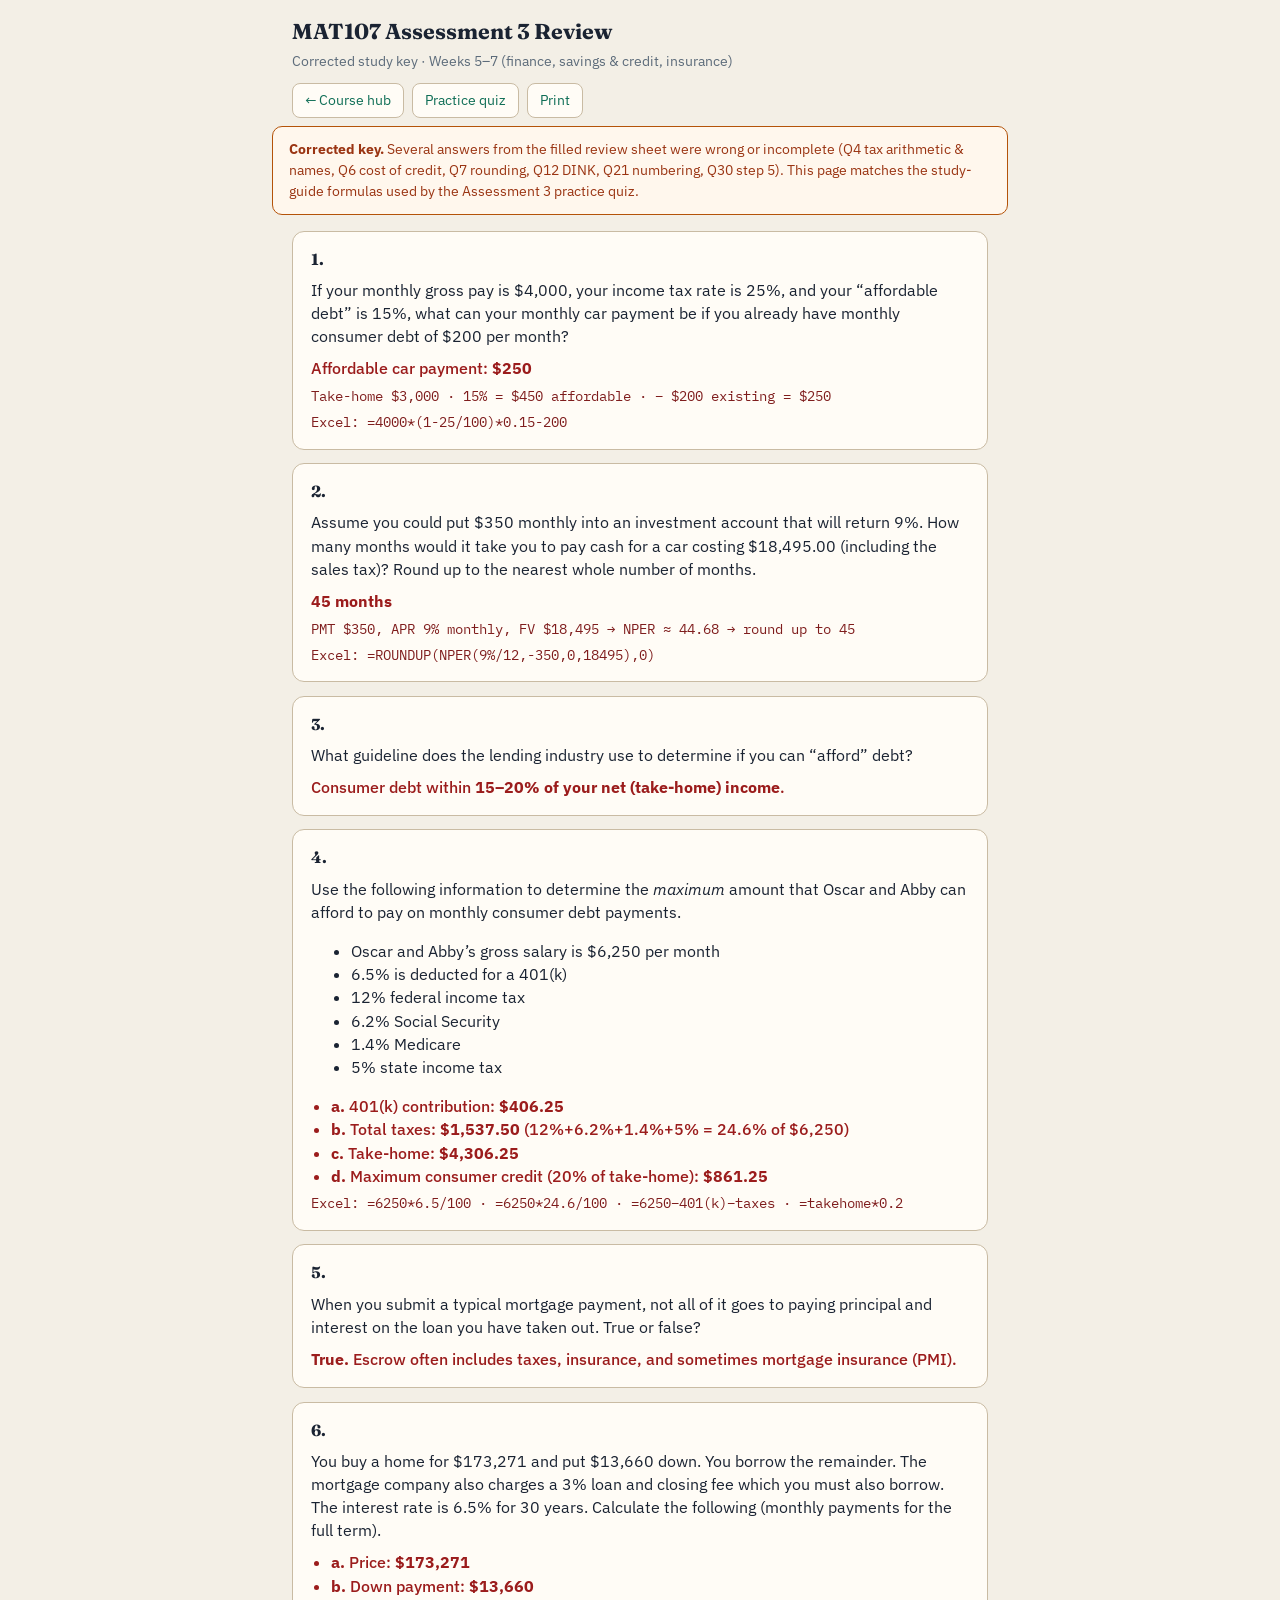
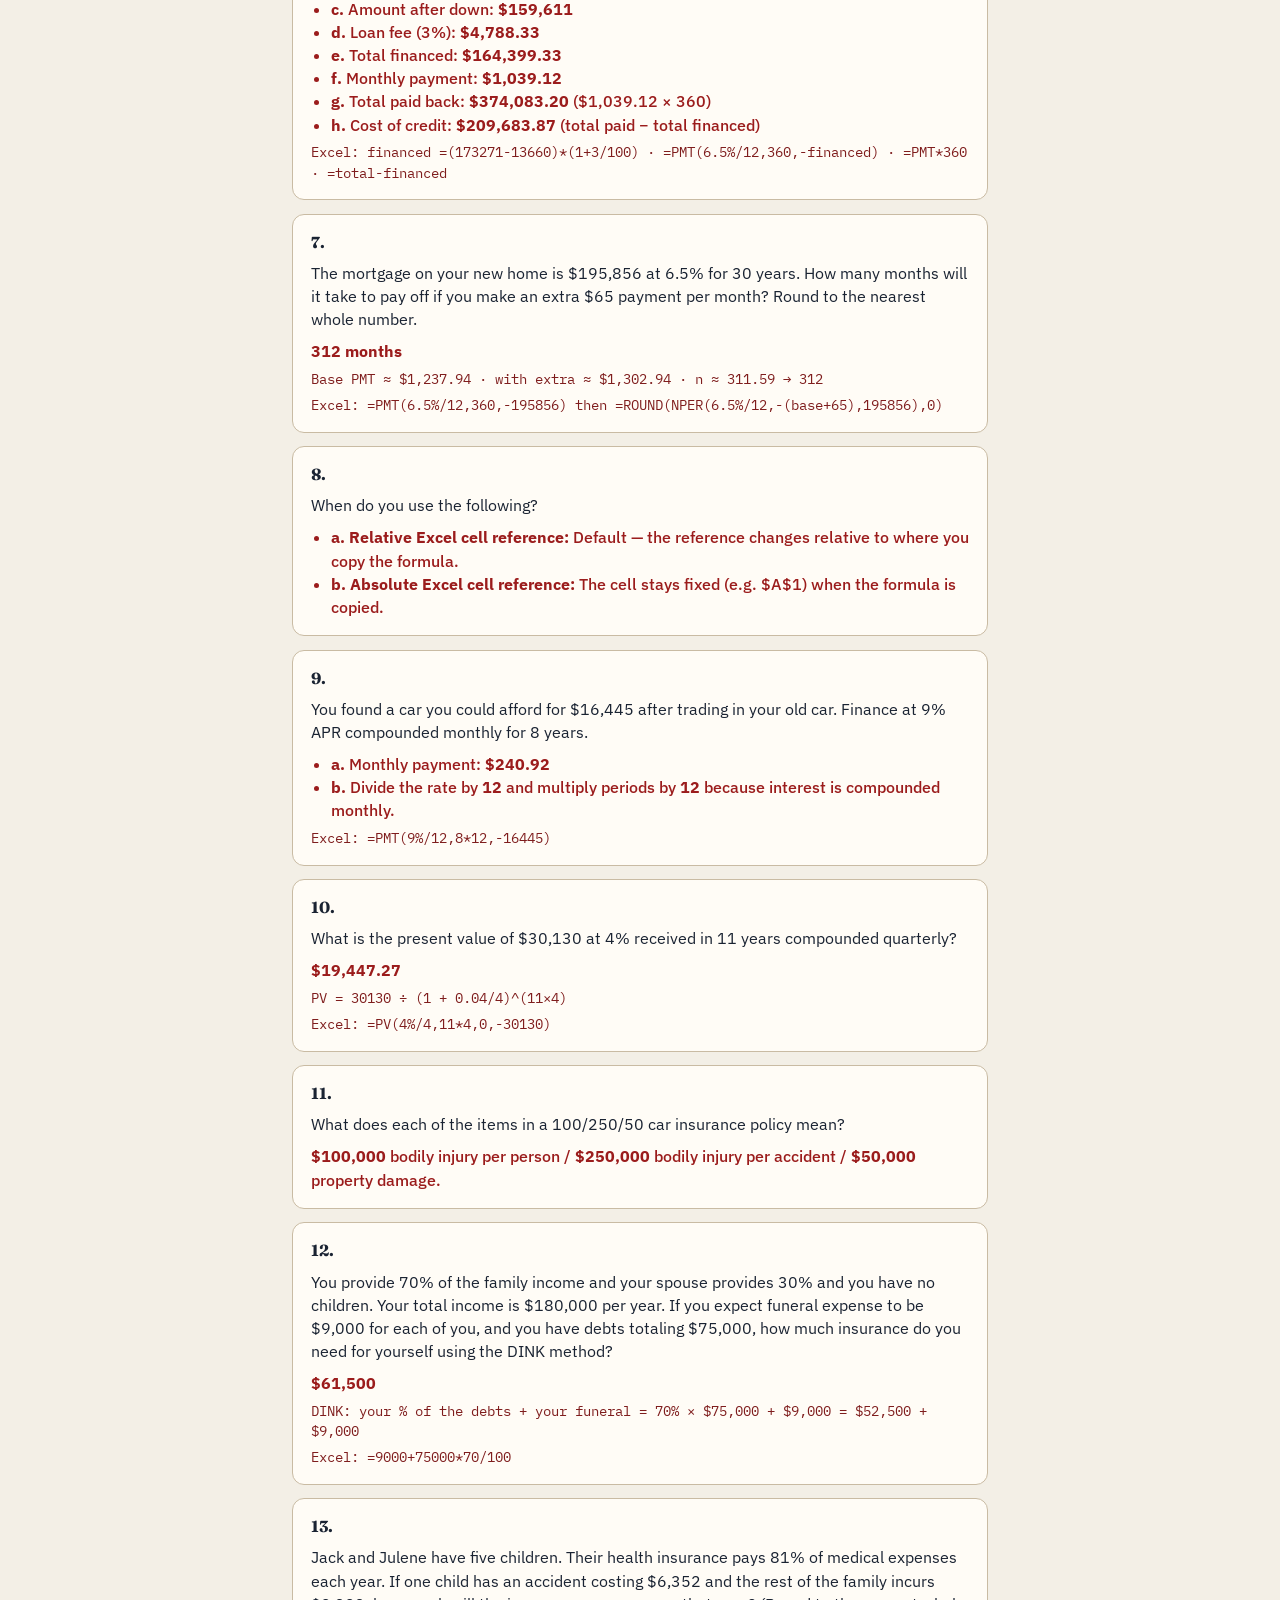
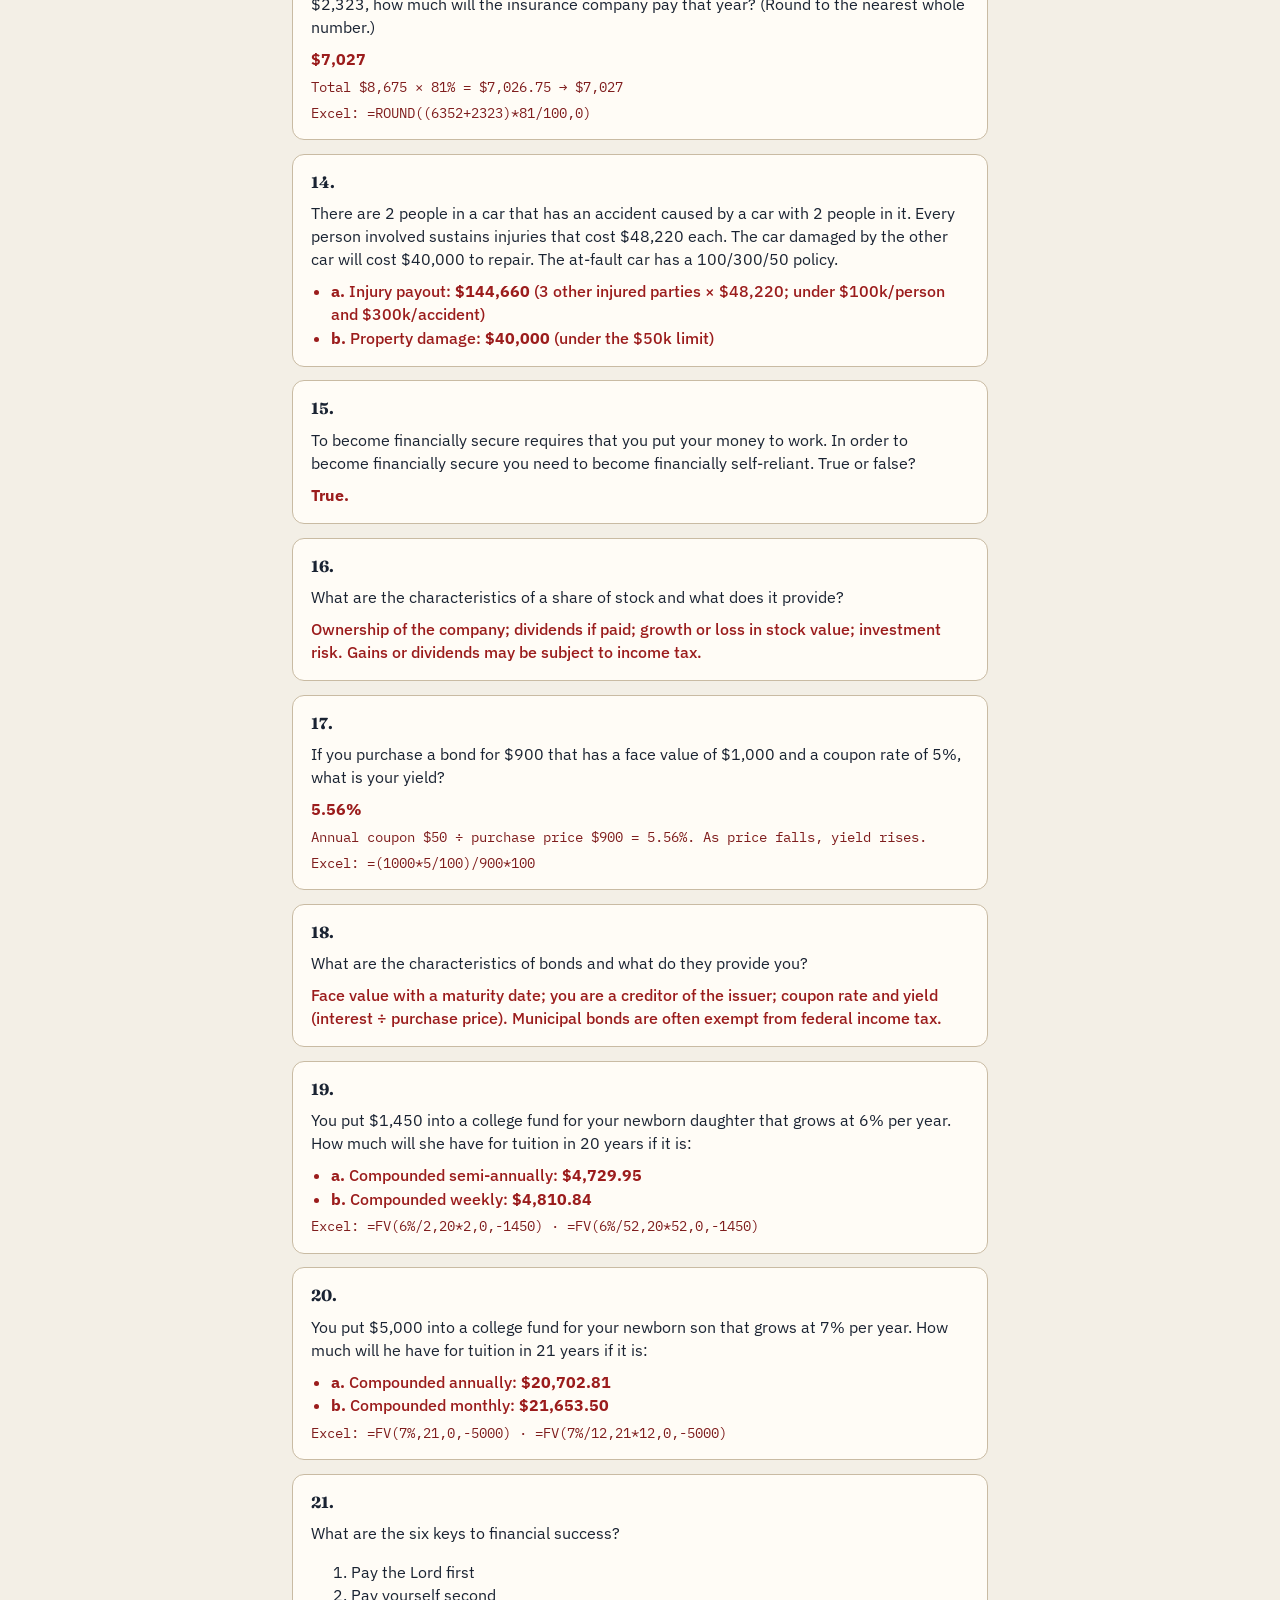
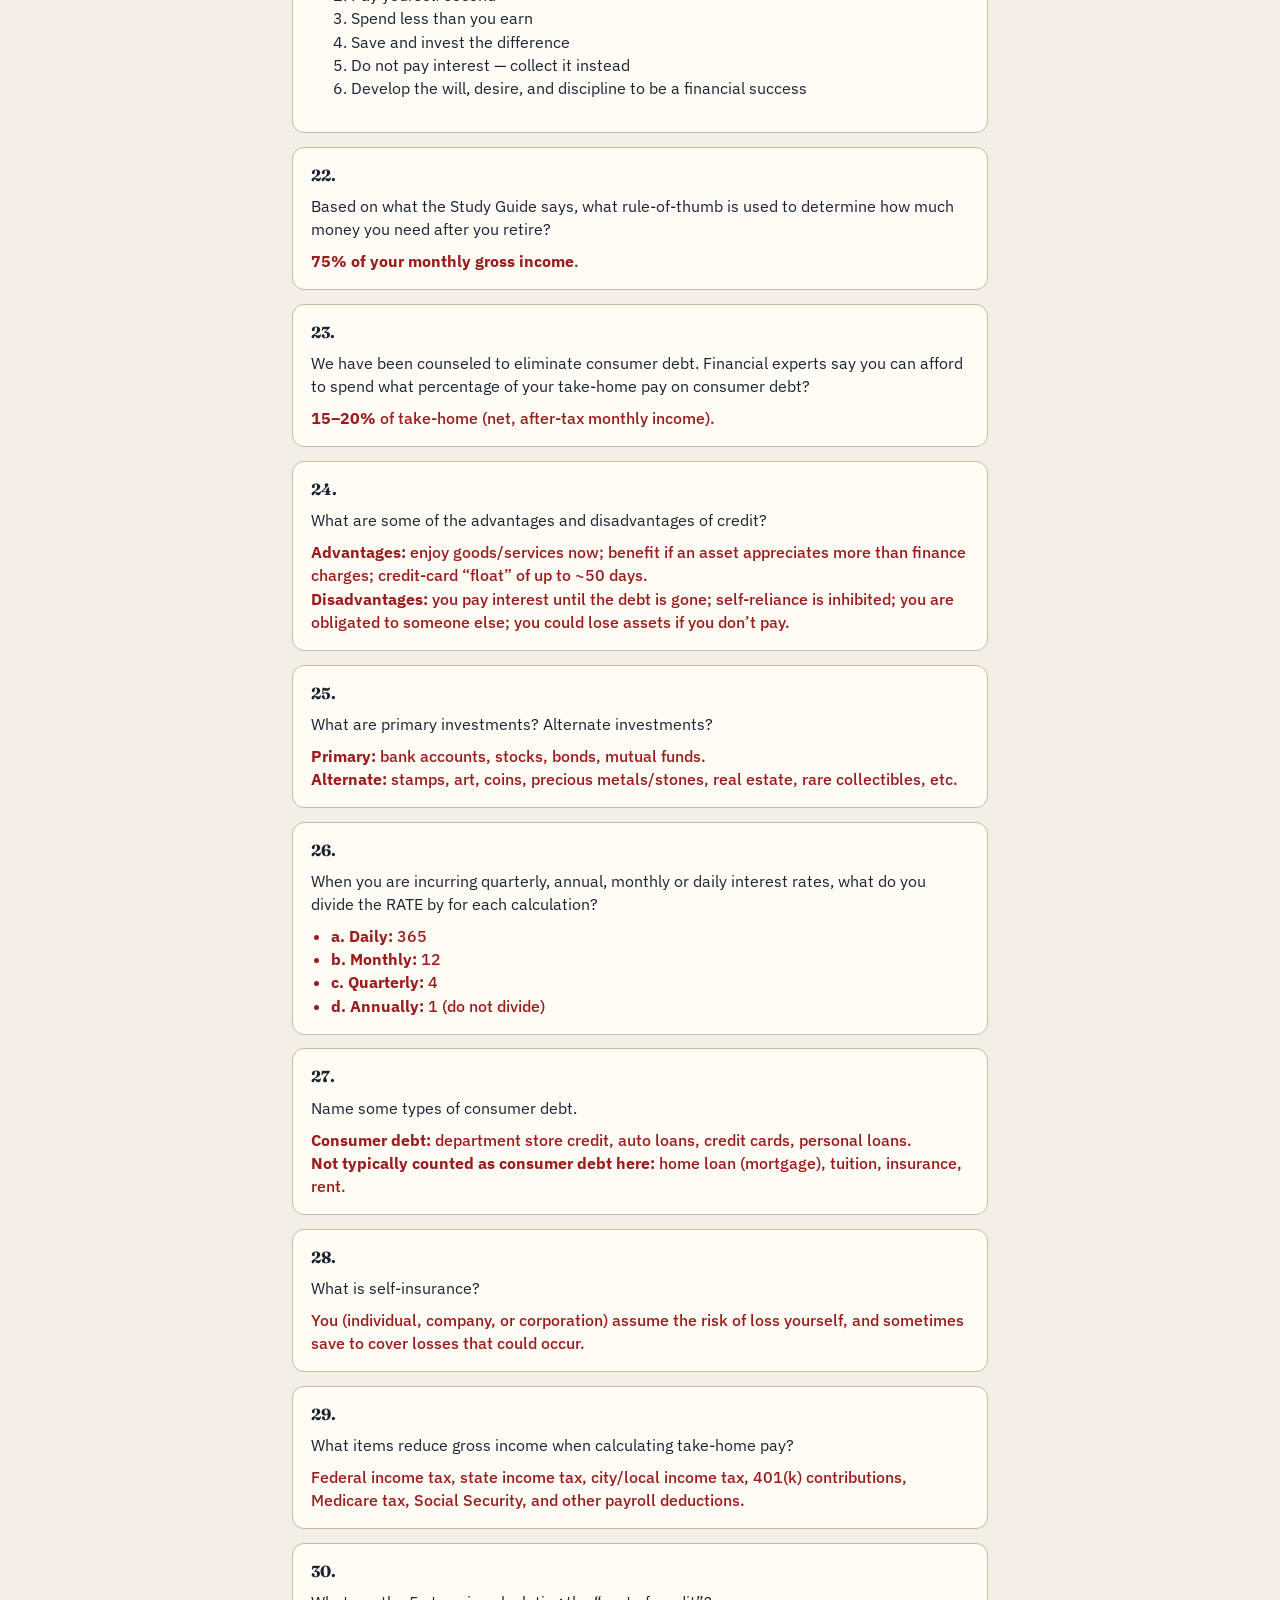
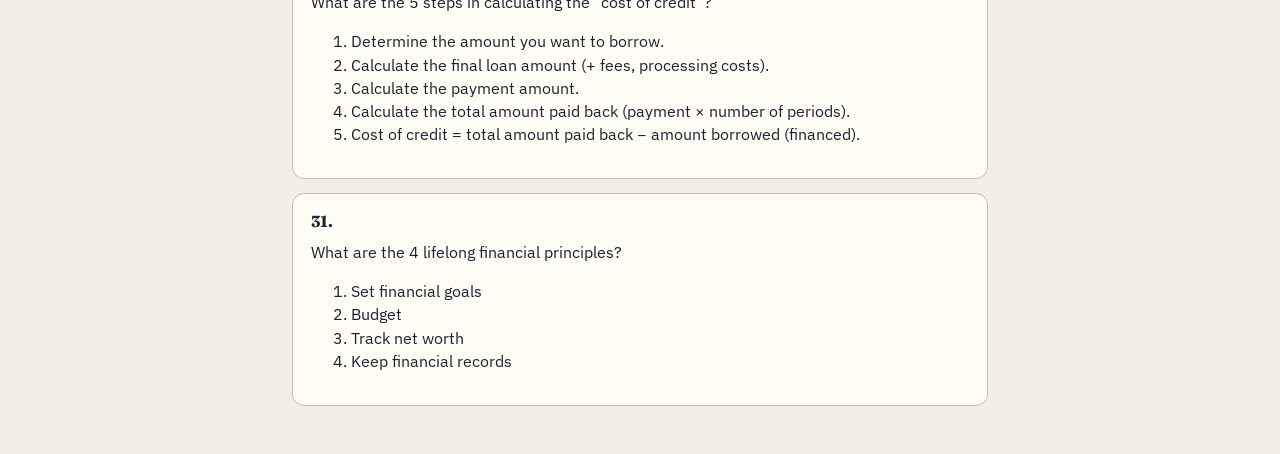
==== assessment3-review.html @ a3841b4b "Improve Assessment 3 review key and sync quiz content with Excel hint steps. Correct study-guide ans" ====
<!DOCTYPE html>
<html lang="en">
<head>
  <meta charset="UTF-8" />
  <meta name="viewport" content="width=device-width, initial-scale=1" />
  <title>MAT 107 · Assessment 3 Review (corrected key)</title>
  <link rel="icon" href="favicon.ico" sizes="any" />
  <link rel="icon" type="image/png" href="assets/favicon-32.png" sizes="32x32" />
  <link rel="apple-touch-icon" href="assets/apple-touch-icon.png" />
  <link rel="preconnect" href="https://fonts.googleapis.com" />
  <link rel="preconnect" href="https://fonts.gstatic.com" crossorigin />
  <link href="https://fonts.googleapis.com/css2?family=Fraunces:opsz,wght@9..144,600;9..144,700&family=IBM+Plex+Sans:wght@400;500;600&family=IBM+Plex+Mono:wght@400;500&display=swap" rel="stylesheet" />
  <style>
    :root {
      --ink: #1a2332;
      --muted: #5c6b7a;
      --line: #c9bba3;
      --accent: #0f6e56;
      --paper: #fffcf6;
      --wash: #f3efe6;
      --ans: #9b1c1c;
    }
    * { box-sizing: border-box; }
    body {
      margin: 0;
      font-family: "IBM Plex Sans", system-ui, sans-serif;
      color: var(--ink);
      background: var(--wash);
      line-height: 1.45;
    }
    .toolbar {
      max-width: 46rem;
      margin: 0 auto;
      padding: 1rem 1.25rem 0.5rem;
      display: flex;
      flex-wrap: wrap;
      gap: 0.65rem;
      align-items: flex-start;
      justify-content: space-between;
    }
    .toolbar h1 {
      margin: 0;
      font-family: "Fraunces", Georgia, serif;
      font-size: 1.35rem;
      font-weight: 700;
    }
    .toolbar p {
      margin: 0.25rem 0 0;
      color: var(--muted);
      font-size: 0.9rem;
    }
    .toolbar-actions {
      display: flex;
      flex-wrap: wrap;
      gap: 0.5rem;
    }
    .toolbar a, .toolbar button {
      font: inherit;
      font-size: 0.9rem;
      padding: 0.4rem 0.75rem;
      border-radius: 8px;
      border: 1px solid var(--line);
      background: var(--paper);
      color: var(--accent);
      text-decoration: none;
      cursor: pointer;
    }
    .note {
      max-width: 46rem;
      margin: 0 auto 1rem;
      padding: 0.75rem 1rem;
      border: 1px solid #b45309;
      border-radius: 10px;
      background: #fff7ed;
      color: #9a3412;
      font-size: 0.9rem;
    }
    main {
      max-width: 46rem;
      margin: 0 auto 3rem;
      padding: 0 1.25rem;
    }
    .q {
      background: var(--paper);
      border: 1px solid var(--line);
      border-radius: 12px;
      padding: 1rem 1.15rem;
      margin: 0 0 0.85rem;
    }
    .q h2 {
      margin: 0 0 0.5rem;
      font-size: 1rem;
      font-family: "Fraunces", Georgia, serif;
      font-weight: 700;
    }
    .prompt { margin: 0 0 0.55rem; }
    .ans {
      color: var(--ans);
      font-weight: 500;
      margin: 0;
    }
    .ans .work {
      display: block;
      margin-top: 0.35rem;
      font-family: "IBM Plex Mono", ui-monospace, monospace;
      font-size: 0.88rem;
      font-weight: 400;
      color: #7f1d1d;
    }
    ul.ans-list {
      color: var(--ans);
      margin: 0.35rem 0 0;
      padding-left: 1.2rem;
      font-weight: 500;
    }
    @media print {
      .toolbar-actions, .note { display: none; }
      body { background: #fff; }
      .q { break-inside: avoid; border-color: #ccc; }
    }
  </style>
</head>
<body>
  <div class="toolbar">
    <div>
      <h1>MAT107 Assessment 3 Review</h1>
      <p>Corrected study key · Weeks 5–7 (finance, savings &amp; credit, insurance)</p>
    </div>
    <div class="toolbar-actions">
      <a href="index.html">← Course hub</a>
      <a href="quiz.html?a=assessment3">Practice quiz</a>
      <button type="button" onclick="window.print()">Print</button>
    </div>
  </div>
  <p class="note"><strong>Corrected key.</strong> Several answers from the filled review sheet were wrong or incomplete (Q4 tax arithmetic &amp; names, Q6 cost of credit, Q7 rounding, Q12 DINK, Q21 numbering, Q30 step 5). This page matches the study-guide formulas used by the Assessment 3 practice quiz.</p>

  <main>
    <article class="q">
      <h2>1.</h2>
      <p class="prompt">If your monthly gross pay is $4,000, your income tax rate is 25%, and your “affordable debt” is 15%, what can your monthly car payment be if you already have monthly consumer debt of $200 per month?</p>
      <p class="ans">Affordable car payment: <strong>$250</strong>
        <span class="work">Take-home $3,000 · 15% = $450 affordable · − $200 existing = $250</span>
        <span class="work">Excel: =4000*(1-25/100)*0.15-200</span>
      </p>
    </article>

    <article class="q">
      <h2>2.</h2>
      <p class="prompt">Assume you could put $350 monthly into an investment account that will return 9%. How many months would it take you to pay cash for a car costing $18,495.00 (including the sales tax)? Round up to the nearest whole number of months.</p>
      <p class="ans"><strong>45 months</strong>
        <span class="work">PMT $350, APR 9% monthly, FV $18,495 → NPER ≈ 44.68 → round up to 45</span>
        <span class="work">Excel: =ROUNDUP(NPER(9%/12,-350,0,18495),0)</span>
      </p>
    </article>

    <article class="q">
      <h2>3.</h2>
      <p class="prompt">What guideline does the lending industry use to determine if you can “afford” debt?</p>
      <p class="ans">Consumer debt within <strong>15–20% of your net (take-home) income</strong>.</p>
    </article>

    <article class="q">
      <h2>4.</h2>
      <p class="prompt">Use the following information to determine the <em>maximum</em> amount that Oscar and Abby can afford to pay on monthly consumer debt payments.</p>
      <ul>
        <li>Oscar and Abby’s gross salary is $6,250 per month</li>
        <li>6.5% is deducted for a 401(k)</li>
        <li>12% federal income tax</li>
        <li>6.2% Social Security</li>
        <li>1.4% Medicare</li>
        <li>5% state income tax</li>
      </ul>
      <ul class="ans-list">
        <li><strong>a.</strong> 401(k) contribution: <strong>$406.25</strong></li>
        <li><strong>b.</strong> Total taxes: <strong>$1,537.50</strong> <span class="work">(12%+6.2%+1.4%+5% = 24.6% of $6,250)</span></li>
        <li><strong>c.</strong> Take-home: <strong>$4,306.25</strong></li>
        <li><strong>d.</strong> Maximum consumer credit (20% of take-home): <strong>$861.25</strong></li>
      </ul>
      <p class="ans"><span class="work">Excel: =6250*6.5/100 · =6250*24.6/100 · =6250−401(k)−taxes · =takehome*0.2</span></p>
    </article>

    <article class="q">
      <h2>5.</h2>
      <p class="prompt">When you submit a typical mortgage payment, not all of it goes to paying principal and interest on the loan you have taken out. True or false?</p>
      <p class="ans"><strong>True.</strong> Escrow often includes taxes, insurance, and sometimes mortgage insurance (PMI).</p>
    </article>

    <article class="q">
      <h2>6.</h2>
      <p class="prompt">You buy a home for $173,271 and put $13,660 down. You borrow the remainder. The mortgage company also charges a 3% loan and closing fee which you must also borrow. The interest rate is 6.5% for 30 years. Calculate the following (monthly payments for the full term).</p>
      <ul class="ans-list">
        <li><strong>a.</strong> Price: <strong>$173,271</strong></li>
        <li><strong>b.</strong> Down payment: <strong>$13,660</strong></li>
        <li><strong>c.</strong> Amount after down: <strong>$159,611</strong></li>
        <li><strong>d.</strong> Loan fee (3%): <strong>$4,788.33</strong></li>
        <li><strong>e.</strong> Total financed: <strong>$164,399.33</strong></li>
        <li><strong>f.</strong> Monthly payment: <strong>$1,039.12</strong></li>
        <li><strong>g.</strong> Total paid back: <strong>$374,083.20</strong> ($1,039.12 × 360)</li>
        <li><strong>h.</strong> Cost of credit: <strong>$209,683.87</strong> (total paid − total financed)</li>
      </ul>
      <p class="ans"><span class="work">Excel: financed =(173271-13660)*(1+3/100) · =PMT(6.5%/12,360,-financed) · =PMT*360 · =total-financed</span></p>
    </article>

    <article class="q">
      <h2>7.</h2>
      <p class="prompt">The mortgage on your new home is $195,856 at 6.5% for 30 years. How many months will it take to pay off if you make an extra $65 payment per month? Round to the nearest whole number.</p>
      <p class="ans"><strong>312 months</strong>
        <span class="work">Base PMT ≈ $1,237.94 · with extra ≈ $1,302.94 · n ≈ 311.59 → 312</span>
        <span class="work">Excel: =PMT(6.5%/12,360,-195856) then =ROUND(NPER(6.5%/12,-(base+65),195856),0)</span>
      </p>
    </article>

    <article class="q">
      <h2>8.</h2>
      <p class="prompt">When do you use the following?</p>
      <ul class="ans-list">
        <li><strong>a. Relative Excel cell reference:</strong> Default — the reference changes relative to where you copy the formula.</li>
        <li><strong>b. Absolute Excel cell reference:</strong> The cell stays fixed (e.g. $A$1) when the formula is copied.</li>
      </ul>
    </article>

    <article class="q">
      <h2>9.</h2>
      <p class="prompt">You found a car you could afford for $16,445 after trading in your old car. Finance at 9% APR compounded monthly for 8 years.</p>
      <ul class="ans-list">
        <li><strong>a.</strong> Monthly payment: <strong>$240.92</strong></li>
        <li><strong>b.</strong> Divide the rate by <strong>12</strong> and multiply periods by <strong>12</strong> because interest is compounded monthly.</li>
      </ul>
      <p class="ans"><span class="work">Excel: =PMT(9%/12,8*12,-16445)</span></p>
    </article>

    <article class="q">
      <h2>10.</h2>
      <p class="prompt">What is the present value of $30,130 at 4% received in 11 years compounded quarterly?</p>
      <p class="ans"><strong>$19,447.27</strong>
        <span class="work">PV = 30130 ÷ (1 + 0.04/4)^(11×4)</span>
        <span class="work">Excel: =PV(4%/4,11*4,0,-30130)</span>
      </p>
    </article>

    <article class="q">
      <h2>11.</h2>
      <p class="prompt">What does each of the items in a 100/250/50 car insurance policy mean?</p>
      <p class="ans"><strong>$100,000</strong> bodily injury per person / <strong>$250,000</strong> bodily injury per accident / <strong>$50,000</strong> property damage.</p>
    </article>

    <article class="q">
      <h2>12.</h2>
      <p class="prompt">You provide 70% of the family income and your spouse provides 30% and you have no children. Your total income is $180,000 per year. If you expect funeral expense to be $9,000 for each of you, and you have debts totaling $75,000, how much insurance do you need for yourself using the DINK method?</p>
      <p class="ans"><strong>$61,500</strong>
        <span class="work">DINK: your % of the debts + your funeral = 70% × $75,000 + $9,000 = $52,500 + $9,000</span>
        <span class="work">Excel: =9000+75000*70/100</span>
      </p>
    </article>

    <article class="q">
      <h2>13.</h2>
      <p class="prompt">Jack and Julene have five children. Their health insurance pays 81% of medical expenses each year. If one child has an accident costing $6,352 and the rest of the family incurs $2,323, how much will the insurance company pay that year? (Round to the nearest whole number.)</p>
      <p class="ans"><strong>$7,027</strong>
        <span class="work">Total $8,675 × 81% = $7,026.75 → $7,027</span>
        <span class="work">Excel: =ROUND((6352+2323)*81/100,0)</span>
      </p>
    </article>

    <article class="q">
      <h2>14.</h2>
      <p class="prompt">There are 2 people in a car that has an accident caused by a car with 2 people in it. Every person involved sustains injuries that cost $48,220 each. The car damaged by the other car will cost $40,000 to repair. The at-fault car has a 100/300/50 policy.</p>
      <ul class="ans-list">
        <li><strong>a.</strong> Injury payout: <strong>$144,660</strong> (3 other injured parties × $48,220; under $100k/person and $300k/accident)</li>
        <li><strong>b.</strong> Property damage: <strong>$40,000</strong> (under the $50k limit)</li>
      </ul>
    </article>

    <article class="q">
      <h2>15.</h2>
      <p class="prompt">To become financially secure requires that you put your money to work. In order to become financially secure you need to become financially self-reliant. True or false?</p>
      <p class="ans"><strong>True.</strong></p>
    </article>

    <article class="q">
      <h2>16.</h2>
      <p class="prompt">What are the characteristics of a share of stock and what does it provide?</p>
      <p class="ans">Ownership of the company; dividends if paid; growth or loss in stock value; investment risk. Gains or dividends may be subject to income tax.</p>
    </article>

    <article class="q">
      <h2>17.</h2>
      <p class="prompt">If you purchase a bond for $900 that has a face value of $1,000 and a coupon rate of 5%, what is your yield?</p>
      <p class="ans"><strong>5.56%</strong>
        <span class="work">Annual coupon $50 ÷ purchase price $900 = 5.56%. As price falls, yield rises.</span>
        <span class="work">Excel: =(1000*5/100)/900*100</span>
      </p>
    </article>

    <article class="q">
      <h2>18.</h2>
      <p class="prompt">What are the characteristics of bonds and what do they provide you?</p>
      <p class="ans">Face value with a maturity date; you are a creditor of the issuer; coupon rate and yield (interest ÷ purchase price). Municipal bonds are often exempt from federal income tax.</p>
    </article>

    <article class="q">
      <h2>19.</h2>
      <p class="prompt">You put $1,450 into a college fund for your newborn daughter that grows at 6% per year. How much will she have for tuition in 20 years if it is:</p>
      <ul class="ans-list">
        <li><strong>a.</strong> Compounded semi-annually: <strong>$4,729.95</strong></li>
        <li><strong>b.</strong> Compounded weekly: <strong>$4,810.84</strong></li>
      </ul>
      <p class="ans"><span class="work">Excel: =FV(6%/2,20*2,0,-1450) · =FV(6%/52,20*52,0,-1450)</span></p>
    </article>

    <article class="q">
      <h2>20.</h2>
      <p class="prompt">You put $5,000 into a college fund for your newborn son that grows at 7% per year. How much will he have for tuition in 21 years if it is:</p>
      <ul class="ans-list">
        <li><strong>a.</strong> Compounded annually: <strong>$20,702.81</strong></li>
        <li><strong>b.</strong> Compounded monthly: <strong>$21,653.50</strong></li>
      </ul>
      <p class="ans"><span class="work">Excel: =FV(7%,21,0,-5000) · =FV(7%/12,21*12,0,-5000)</span></p>
    </article>

    <article class="q">
      <h2>21.</h2>
      <p class="prompt">What are the six keys to financial success?</p>
      <ol class="ans-list" style="list-style: decimal;">
        <li>Pay the Lord first</li>
        <li>Pay yourself second</li>
        <li>Spend less than you earn</li>
        <li>Save and invest the difference</li>
        <li>Do not pay interest — collect it instead</li>
        <li>Develop the will, desire, and discipline to be a financial success</li>
      </ol>
    </article>

    <article class="q">
      <h2>22.</h2>
      <p class="prompt">Based on what the Study Guide says, what rule-of-thumb is used to determine how much money you need after you retire?</p>
      <p class="ans"><strong>75% of your monthly gross income</strong>.</p>
    </article>

    <article class="q">
      <h2>23.</h2>
      <p class="prompt">We have been counseled to eliminate consumer debt. Financial experts say you can afford to spend what percentage of your take-home pay on consumer debt?</p>
      <p class="ans"><strong>15–20%</strong> of take-home (net, after-tax monthly income).</p>
    </article>

    <article class="q">
      <h2>24.</h2>
      <p class="prompt">What are some of the advantages and disadvantages of credit?</p>
      <p class="ans"><strong>Advantages:</strong> enjoy goods/services now; benefit if an asset appreciates more than finance charges; credit-card “float” of up to ~50 days.<br />
      <strong>Disadvantages:</strong> you pay interest until the debt is gone; self-reliance is inhibited; you are obligated to someone else; you could lose assets if you don’t pay.</p>
    </article>

    <article class="q">
      <h2>25.</h2>
      <p class="prompt">What are primary investments? Alternate investments?</p>
      <p class="ans"><strong>Primary:</strong> bank accounts, stocks, bonds, mutual funds.<br />
      <strong>Alternate:</strong> stamps, art, coins, precious metals/stones, real estate, rare collectibles, etc.</p>
    </article>

    <article class="q">
      <h2>26.</h2>
      <p class="prompt">When you are incurring quarterly, annual, monthly or daily interest rates, what do you divide the RATE by for each calculation?</p>
      <ul class="ans-list">
        <li><strong>a. Daily:</strong> 365</li>
        <li><strong>b. Monthly:</strong> 12</li>
        <li><strong>c. Quarterly:</strong> 4</li>
        <li><strong>d. Annually:</strong> 1 (do not divide)</li>
      </ul>
    </article>

    <article class="q">
      <h2>27.</h2>
      <p class="prompt">Name some types of consumer debt.</p>
      <p class="ans"><strong>Consumer debt:</strong> department store credit, auto loans, credit cards, personal loans.<br />
      <strong>Not typically counted as consumer debt here:</strong> home loan (mortgage), tuition, insurance, rent.</p>
    </article>

    <article class="q">
      <h2>28.</h2>
      <p class="prompt">What is self-insurance?</p>
      <p class="ans">You (individual, company, or corporation) assume the risk of loss yourself, and sometimes save to cover losses that could occur.</p>
    </article>

    <article class="q">
      <h2>29.</h2>
      <p class="prompt">What items reduce gross income when calculating take-home pay?</p>
      <p class="ans">Federal income tax, state income tax, city/local income tax, 401(k) contributions, Medicare tax, Social Security, and other payroll deductions.</p>
    </article>

    <article class="q">
      <h2>30.</h2>
      <p class="prompt">What are the 5 steps in calculating the “cost of credit”?</p>
      <ol class="ans-list" style="list-style: decimal;">
        <li>Determine the amount you want to borrow.</li>
        <li>Calculate the final loan amount (+ fees, processing costs).</li>
        <li>Calculate the payment amount.</li>
        <li>Calculate the total amount paid back (payment × number of periods).</li>
        <li>Cost of credit = total amount paid back − amount borrowed (financed).</li>
      </ol>
    </article>

    <article class="q">
      <h2>31.</h2>
      <p class="prompt">What are the 4 lifelong financial principles?</p>
      <ol class="ans-list" style="list-style: decimal;">
        <li>Set financial goals</li>
        <li>Budget</li>
        <li>Track net worth</li>
        <li>Keep financial records</li>
      </ol>
    </article>
  </main>
</body>
</html>
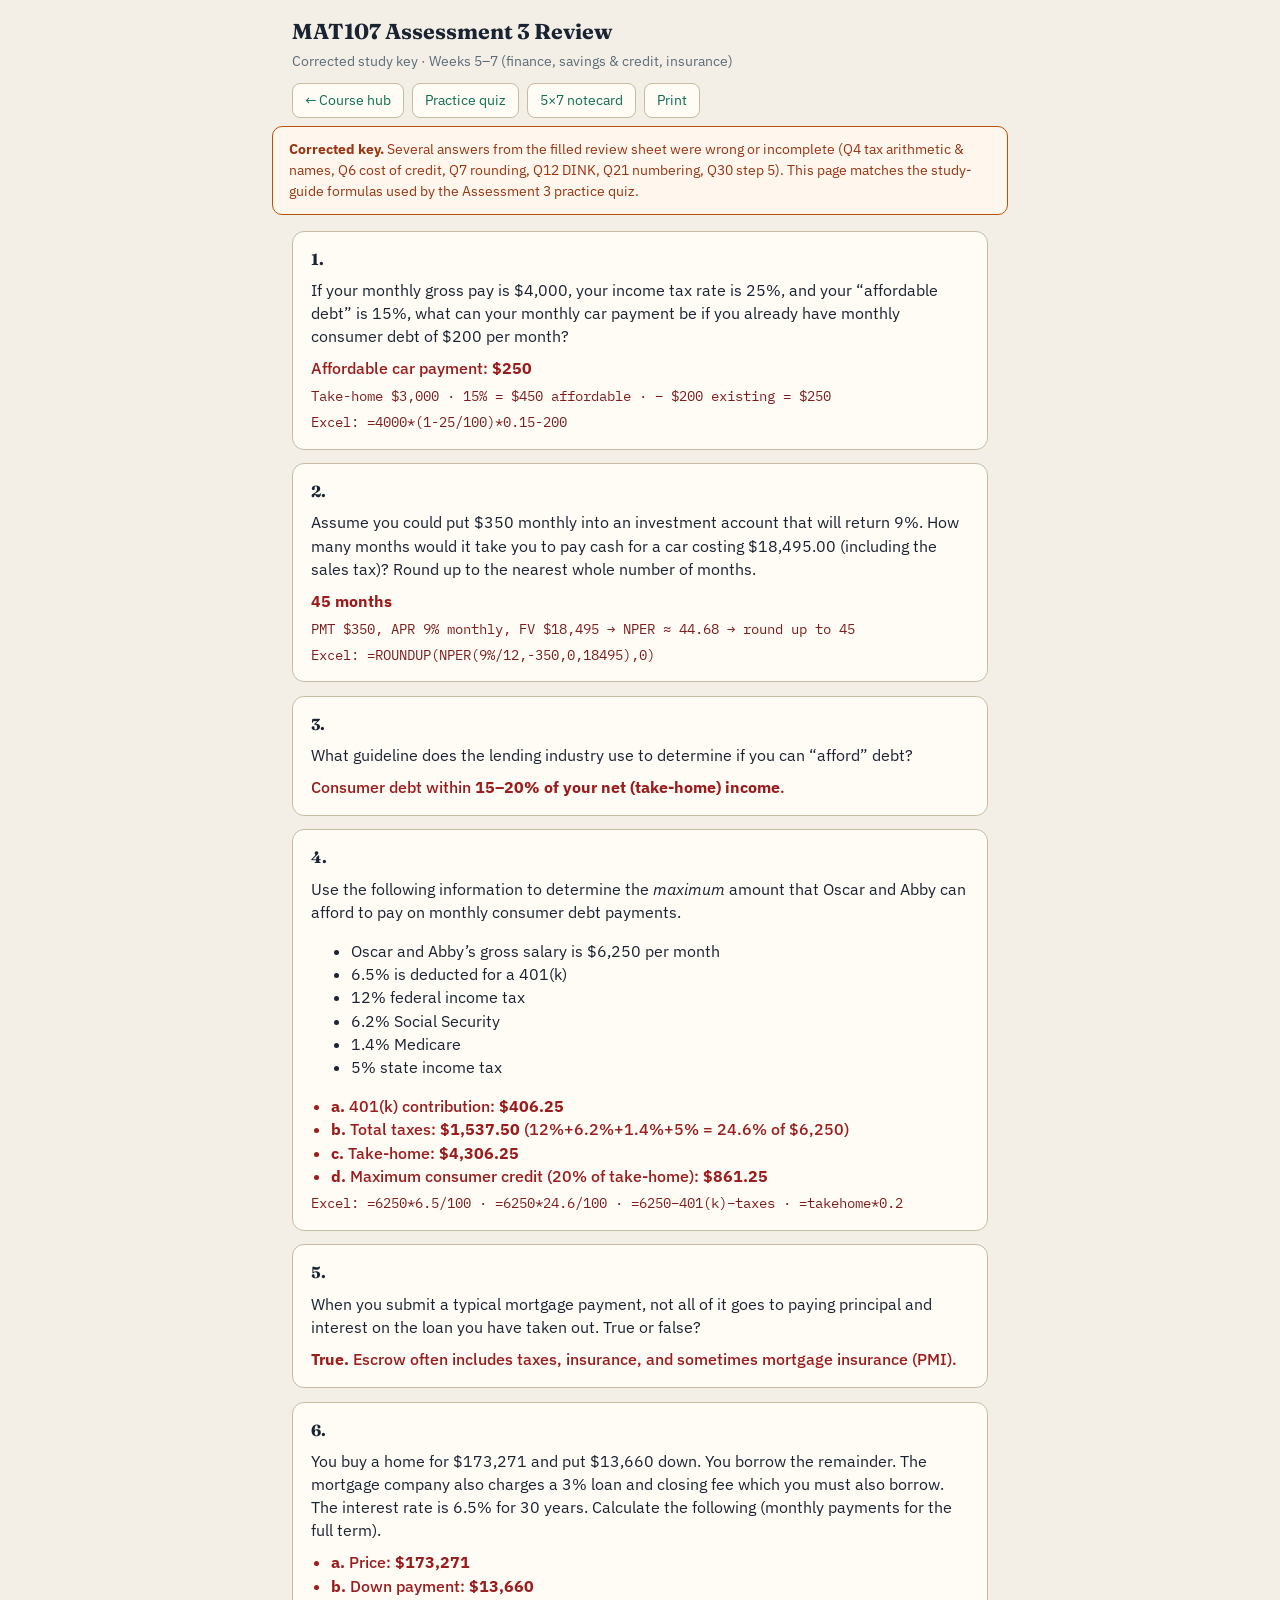
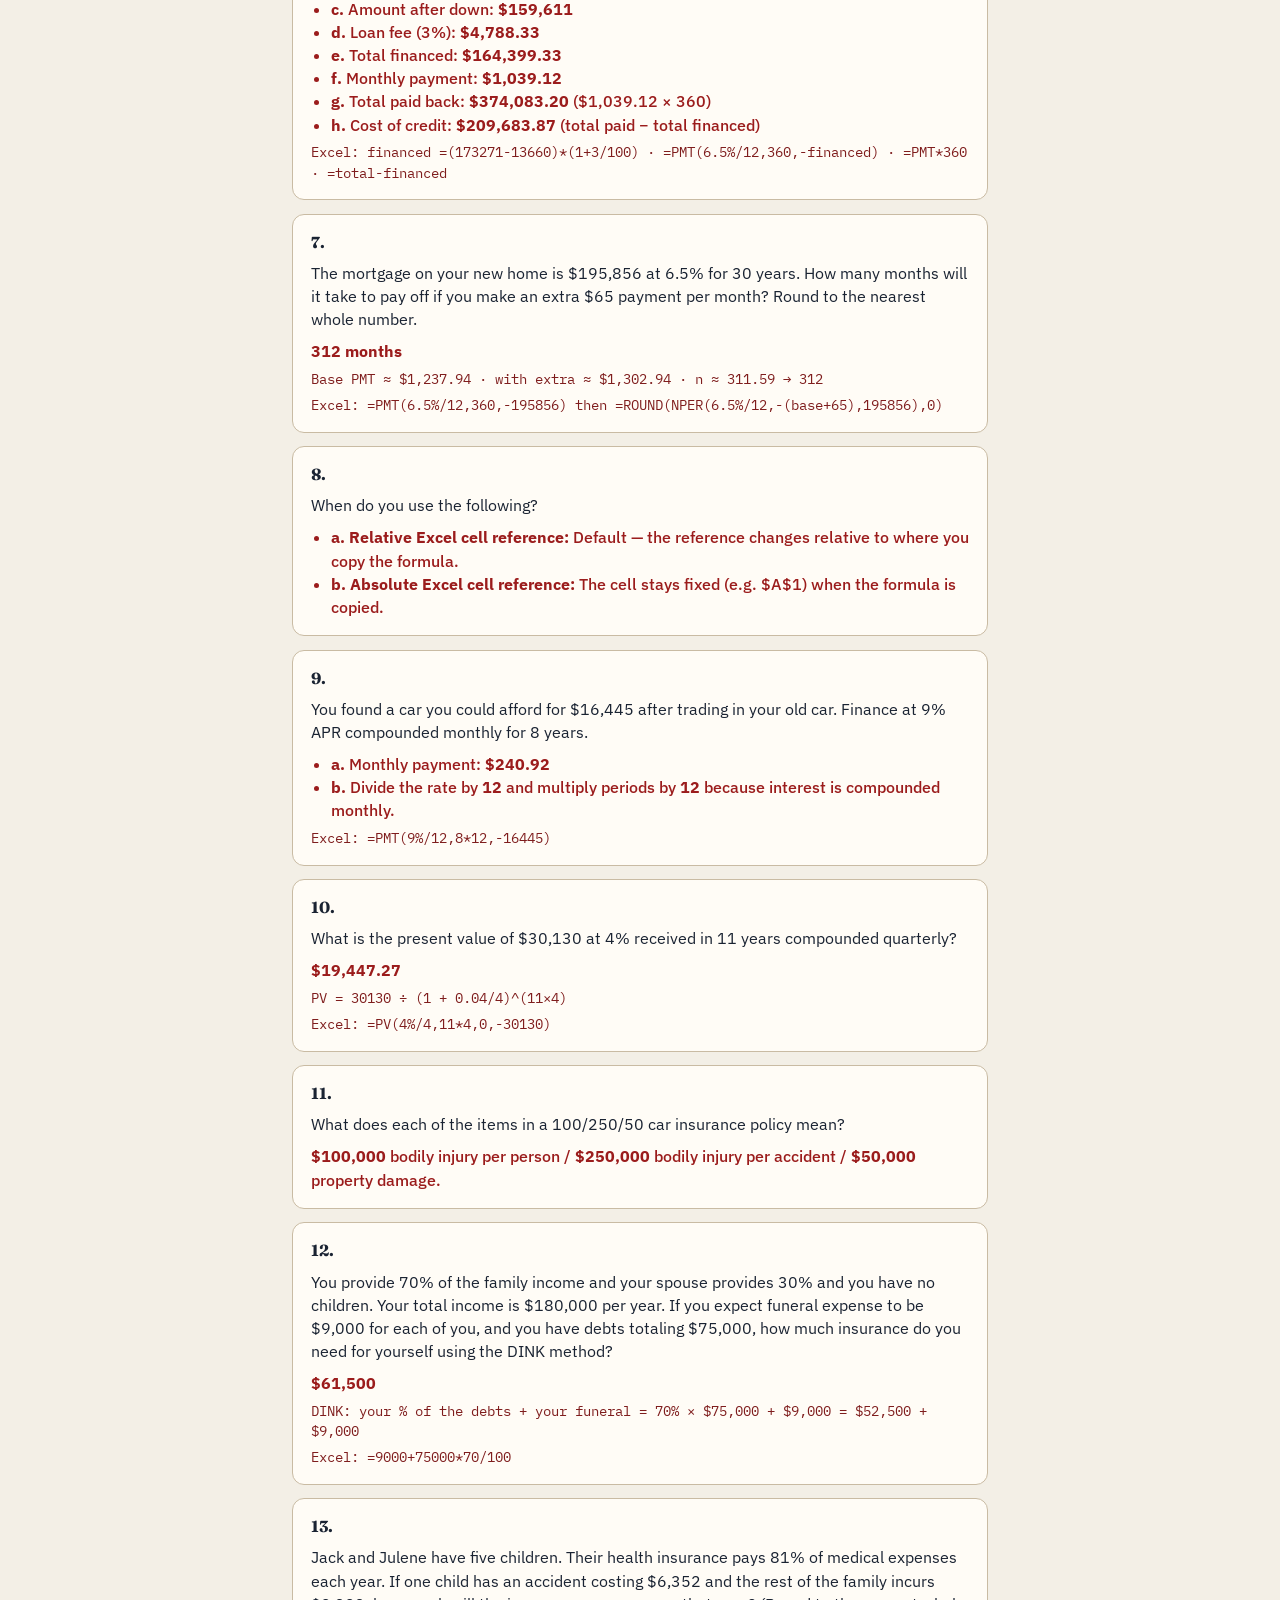
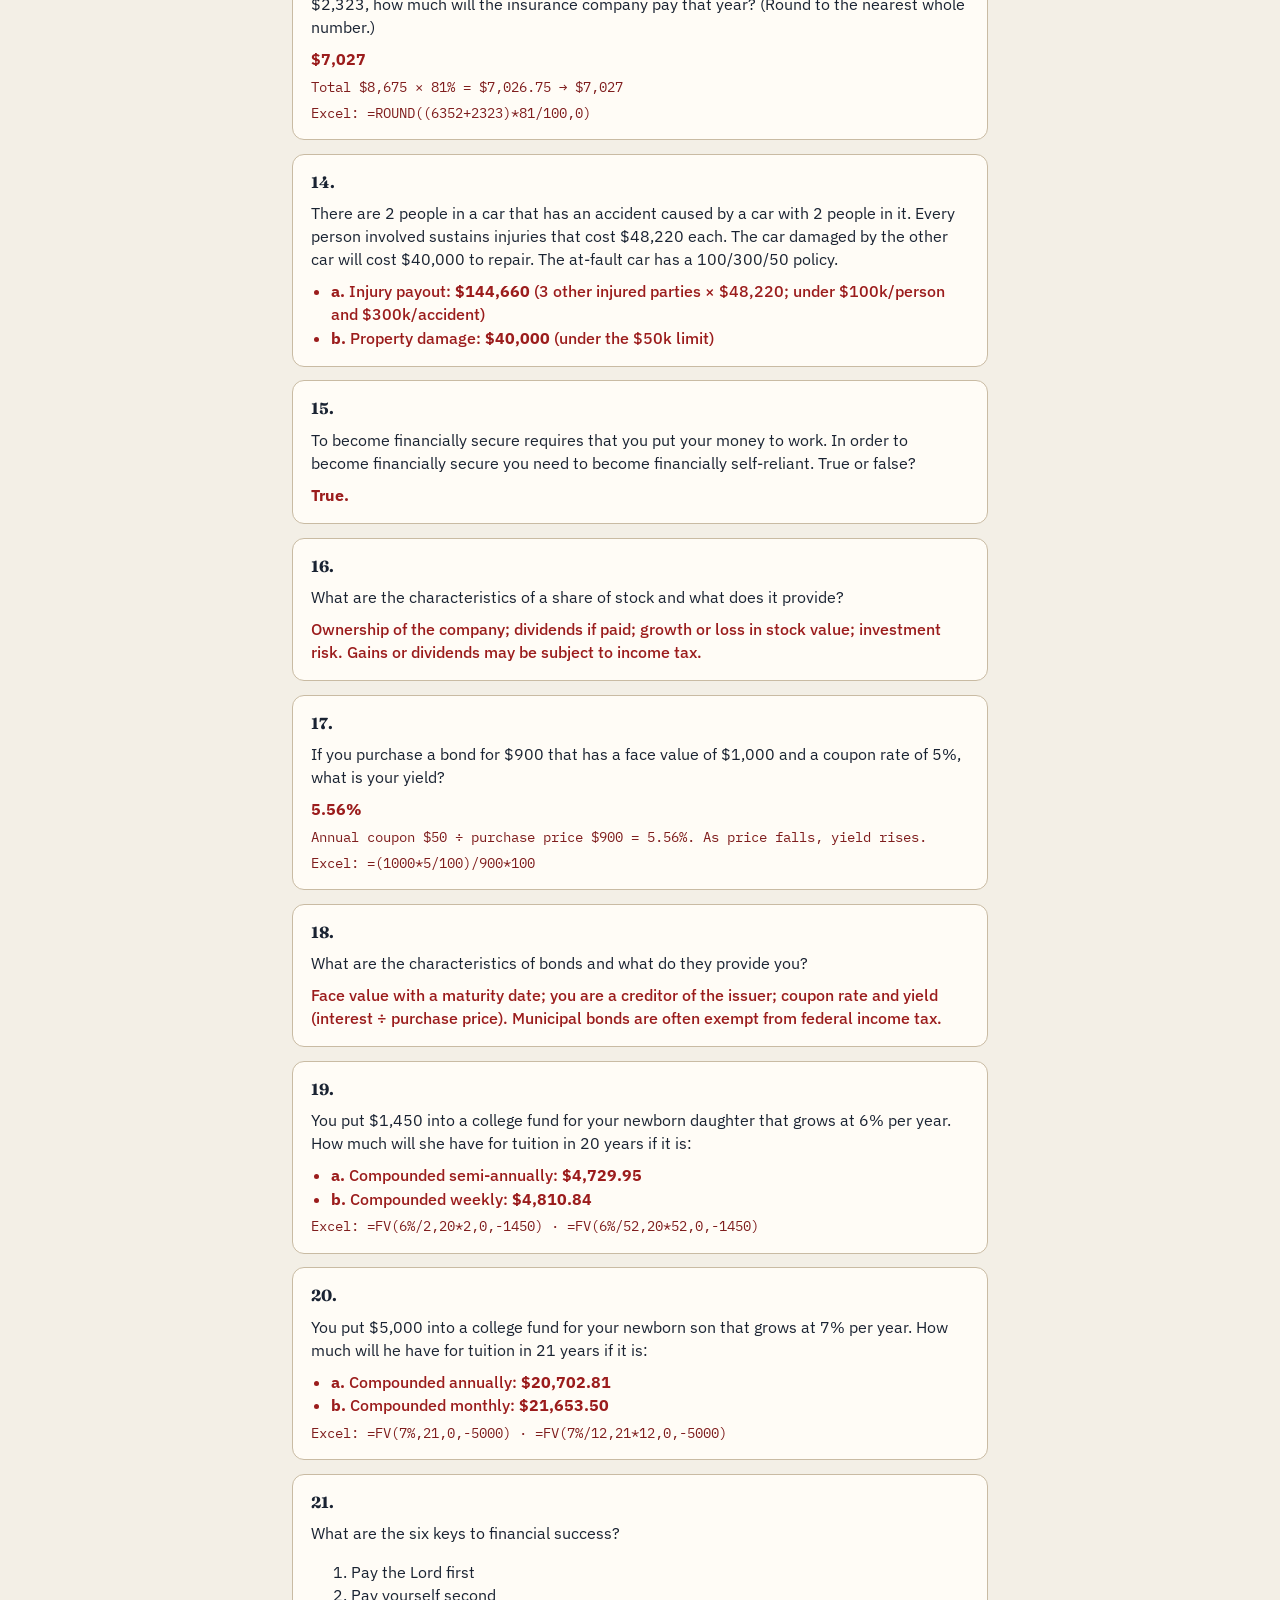
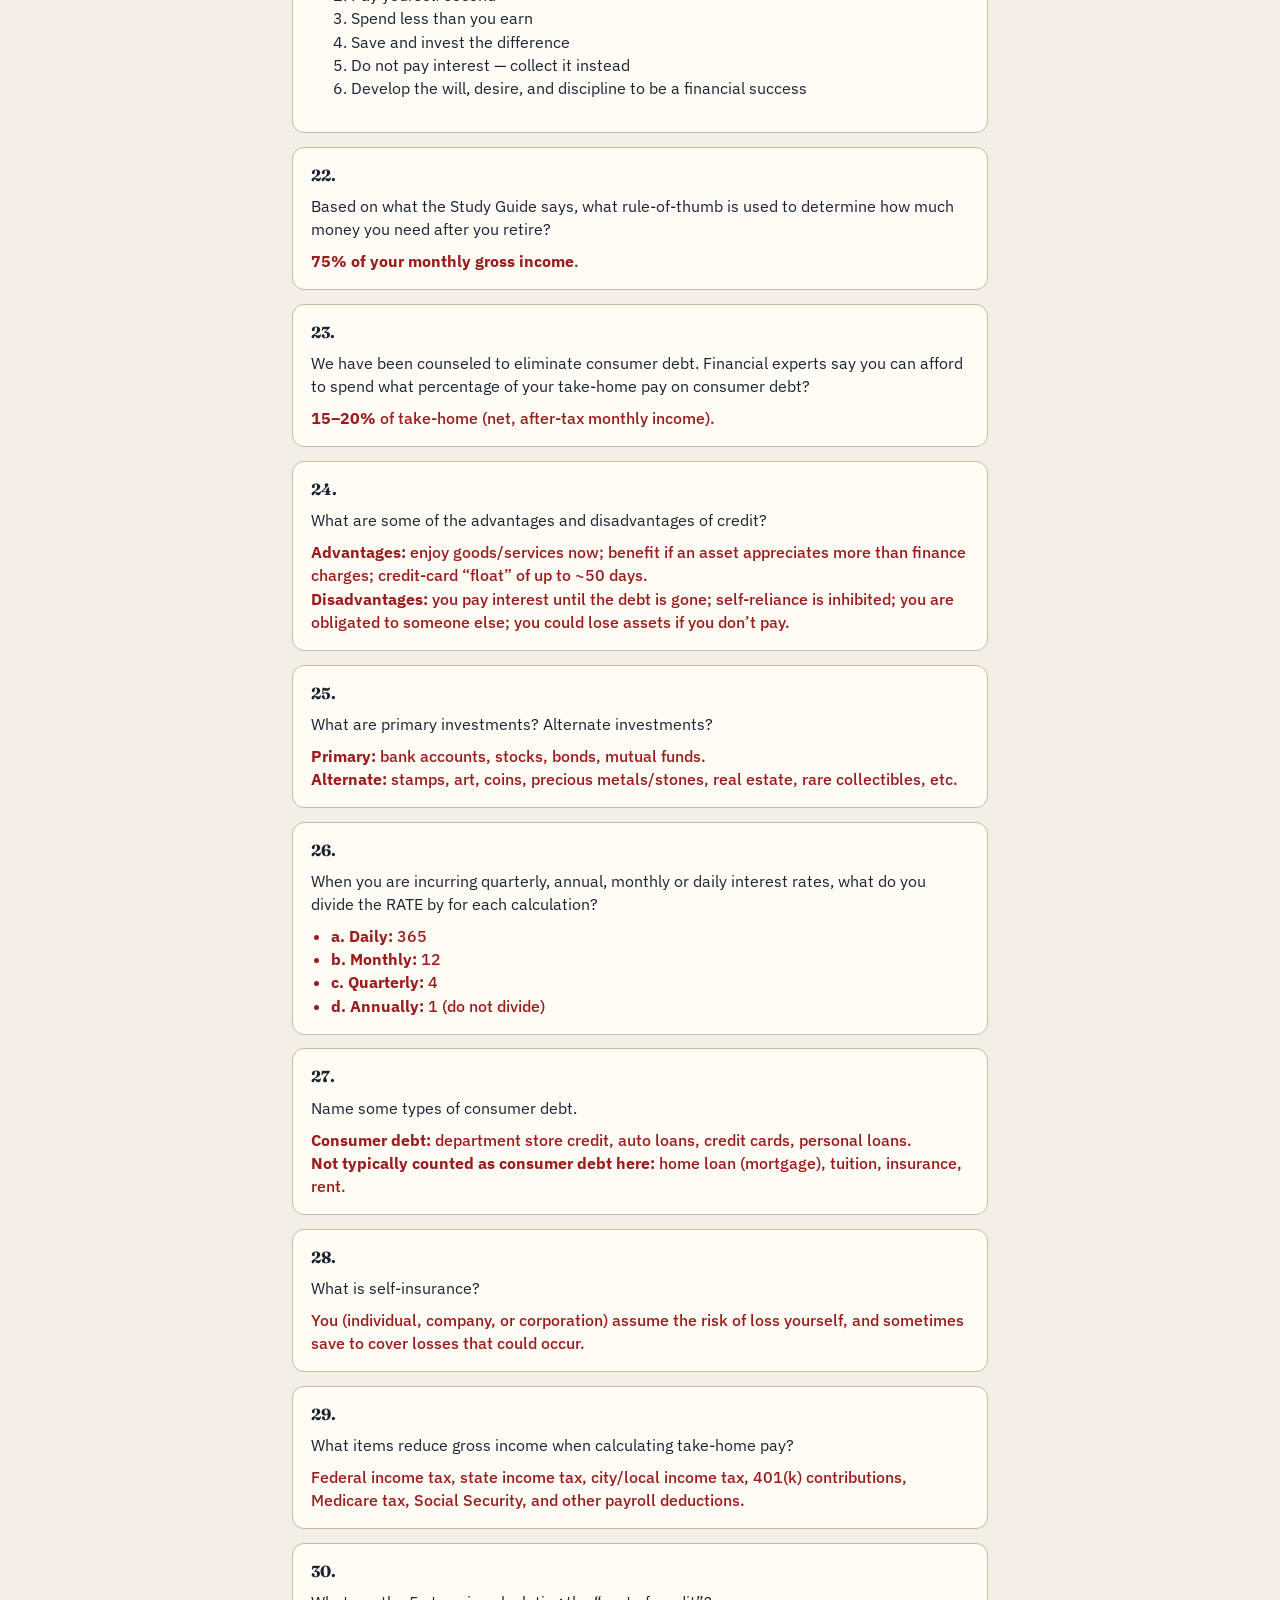
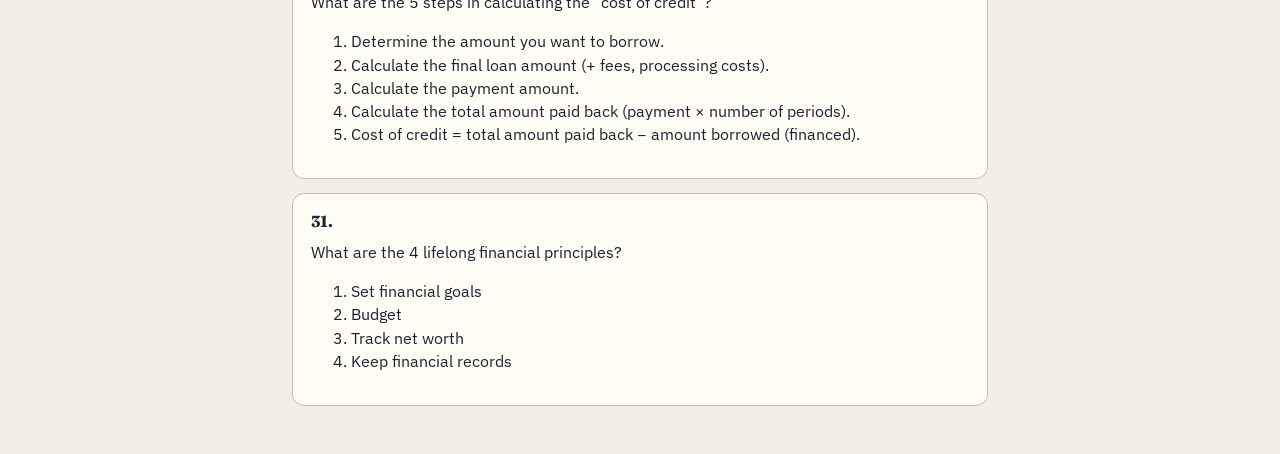
==== commit 7925632a: "Add a printable Assessment 3 5x7 formula and Excel notecard. Gives Weeks 5-7 finance, savings, and i" ====
--- a/assessment3-review.html
+++ b/assessment3-review.html
@@ -129,6 +129,7 @@
     <div class="toolbar-actions">
       <a href="index.html">← Course hub</a>
       <a href="quiz.html?a=assessment3">Practice quiz</a>
+      <a href="notecard-a3.html">5×7 notecard</a>
       <button type="button" onclick="window.print()">Print</button>
     </div>
   </div>
